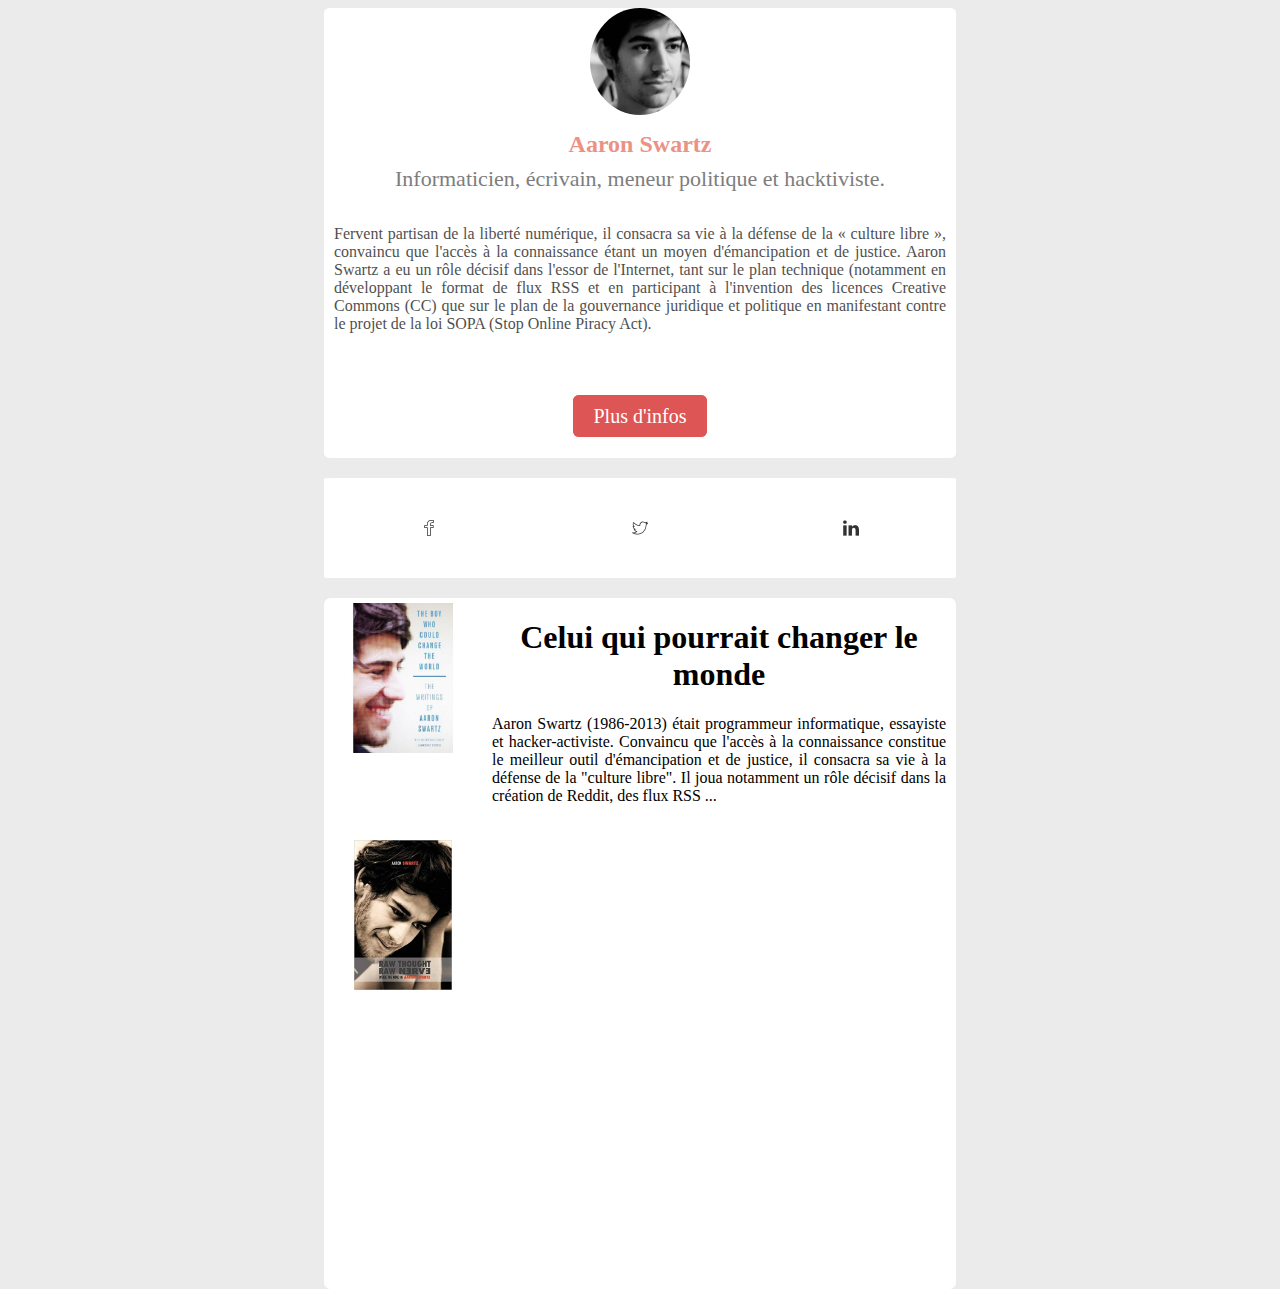
==== aaron Swartz/index.html @ c42ec182 "Grid only." ====
<!DOCTYPE html>
<html>
  <head>
    <link rel="stylesheet" href="style.css">
    <meta charset="utf-8">
    <title>Aaron Swartz</title>
  </head>
  <body>
    <div class="grid-main">
      <section class="grid-top">
        <article class="pp">
          <img src="images/aaron-1.jpeg" alt="Photo noir et blanc aaron swartz">
        </article>
        <article class="title">
          <h2>Aaron Swartz</h2>
        </article>
        <article class="subtitle">
          Informaticien, écrivain, meneur politique et hacktiviste.
        </article>
        <article class="resume">
          Fervent partisan de la liberté numérique, il consacra sa vie à la défense de la « culture libre », convaincu que l'accès à la connaissance étant un moyen d'émancipation et de justice.

          Aaron Swartz a eu un rôle décisif dans l'essor de l'Internet, tant sur le plan technique (notamment en développant le format de flux RSS et en participant à l'invention des licences Creative Commons (CC) que sur le plan de la gouvernance juridique et politique en manifestant contre le projet de la loi SOPA (Stop Online Piracy Act).
        </article>
        <article class="wiki">
          <a href="https://fr.wikipedia.org/wiki/Aaron_Swartz" class="btn">Plus d'infos</a>
        </article>
      </section>
      <section class="socialbar">
        <article class="fb">
          <img src="images/facebook.png" alt="Facebook">
        </article>
        <article class="tw">
          <img src="images/twitter.png" alt="Twitter">
        </article>
        <article class="ln">
          <img src="images/linkedIn.png" alt="linkedIn">
        </article>
      </section>
      <section class="grid-bot">
        <article class="img1">
          <img src="images/img1.jpg" alt="">
        </article>
        <article class="txt1">
          <h1>Celui qui pourrait changer le monde</h1>
          <p>Aaron Swartz (1986-2013) était programmeur informatique, essayiste et hacker-activiste. Convaincu que l'accès à la connaissance constitue le meilleur outil d'émancipation et de justice, il consacra sa vie à la défense de la "culture libre". Il joua notamment un rôle décisif dans la création de Reddit, des flux RSS ...</p>
        </article>
        <article class="img2">
          <img src="images/img2.jpg" alt="">
        </article>
        <article class="img3">

        </article>
      </section>
    </div>
  </body>
</html>
---- aaron Swartz/style.css ----
body {
  background-color: #ebebeb;
}
.grid-main {
  display: grid;
  grid-gap: 20px;
  height: 100vh;
  grid-template-rows: 450px 100px;
  min-width: 996px;
}
.grid-top {
  background-color: #ffffff;
  border-color:grey;
  border-radius: 1%;
  margin: 0 auto;
  text-align: center;
  width: 50%;
  display: grid;
  grid-template-columns: 1fr 1fr 1fr;
  grid-template-rows:23% 12% 12% 39% 10%;
  max-width: 650px;
}
.pp {
  grid-row: 1 / span 1;
  grid-column: 2 / span 1;
}
.pp img {
  width: 100px;
  height: auto;
  border-radius: 50%;
}
.title {
  color: #eb9284;
  grid-row: 2 / span 1;
  grid-column: 1 / span 3;
}
.subtitle {
  color: #7d7d7d;
  font-size: 22px;
  grid-row: 3 / span 1;
  grid-column: 1 / span 3;
  margin-bottom: 10px;
}
.resume {
  text-align: justify;
  grid-row: 4 / span 1;
  grid-column: 1 / span 3;
  margin: 5px 10px;
  opacity: 0.7;
}
.wiki {
  padding:10px 20px 10px 20px;
  grid-row: 5 / span 1;
  grid-column: 2 / span 1;
  min-width: 150px;
}

.socialbar {
  display: grid;
  background-color: #ffffff;
  border-color:grey;
  border-radius: 1%;
  margin: 0 auto;
  text-align: center;
  width: 50%;
  grid-template-columns: 1fr 1fr 1fr;
  max-width: 650px;
}
.fb {
  grid-column: 1 / span 1;
  display:flex;
  align-items: center;
  justify-content: center;
  opacity: 0.8;
}
.tw {
  grid-column: 2 / span 1;
  display:flex;
  align-items: center;
  justify-content: center;
  opacity: 0.8;
}
.ln {
  grid-column: 3 / span 1;
  display:flex;
  align-items: center;
  justify-content: center;
  opacity: 0.8;
}
.grid-bot {
  display: grid;
  background-color: #ffffff;
  border-color:grey;
  border-radius: 1%;
  margin: 0 auto;
  text-align: center;
  width: 50%;
  max-width: 650px;
  grid-template-columns:1fr 3fr;
  grid-template-rows:1fr 1fr 1fr;
  grid-row-gap: 20px;
}
.img1 {
  grid-row: 1 /span 1;
  grid-column: 1 / span 1;
  margin-top: 5px;
}
.img1 img {
  height: 150px;
  width: auto;
}
.img2 {
  grid-row: 2 /span 1;
  grid-column: 1 / span 1;
  margin-top: 5px;
}
.img2 img {
  height: 150px;
  width: auto;
}
.img3 {
  grid-row: 3 /span 1;
  grid-column: 1 / span 1;
  margin-top: 5px;
}
.img3 img {
  height: 150px;
  width: auto;
}
.txt1 {
  grid-row: 1 / span 1;
  grid-column: 2 span 1;
}
.txt2 {
  grid-row: 1 / span 1;
  grid-column: 2 span 1;
}
.txt3 {
  grid-row: 1 / span 1;
  grid-column: 2 span 1;
}
p {
  text-align: justify;
  margin: 10px;
}






















.btn {
  background: #dd5555;
  background-image: -webkit-linear-gradient(top, #dd5555, #dd5555);
  background-image: -moz-linear-gradient(top, #dd5555, #dd5555);
  background-image: -ms-linear-gradient(top, #dd5555, #dd5555);
  background-image: -o-linear-gradient(top, #dd5555, #dd5555);
  background-image: linear-gradient(to bottom, #dd5555, #dd5555);
  -webkit-border-radius: 6;
  -moz-border-radius: 6;
  border-radius: 6px;
  font-family: Georgia;
  color: #ffffff;
  font-size: 20px;
  padding: 10px 20px 10px 20px;
  text-decoration: none;
}

.btn:hover {
  background: #3cb0fd;
  background-image: -webkit-linear-gradient(top, #3cb0fd, #3498db);
  background-image: -moz-linear-gradient(top, #3cb0fd, #3498db);
  background-image: -ms-linear-gradient(top, #3cb0fd, #3498db);
  background-image: -o-linear-gradient(top, #3cb0fd, #3498db);
  background-image: linear-gradient(to bottom, #3cb0fd, #3498db);
  text-decoration: none;
}
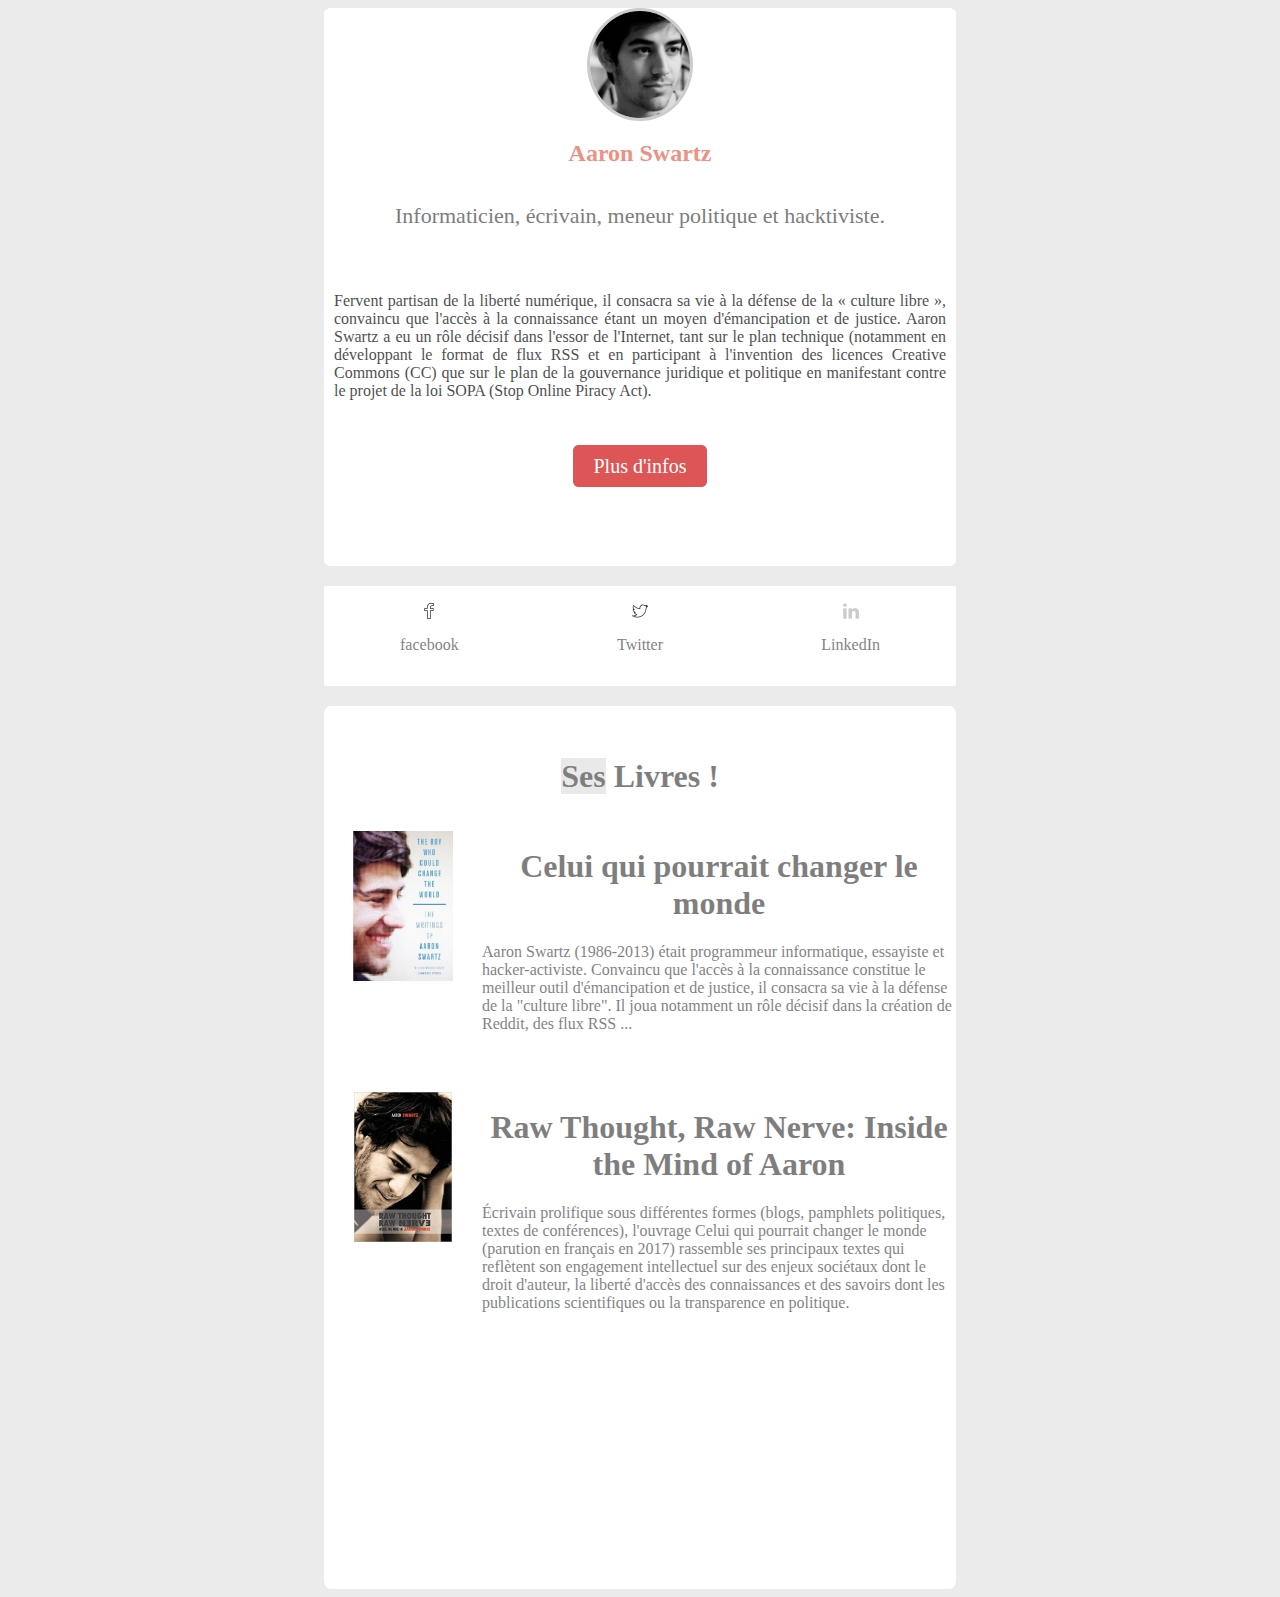
==== commit c05f1aba: "amélioration grid" ====
--- a/aaron Swartz/index.html
+++ b/aaron Swartz/index.html
@@ -27,17 +27,29 @@
         </article>
       </section>
       <section class="socialbar">
-        <article class="fb">
+        <figure class="fb">
           <img src="images/facebook.png" alt="Facebook">
-        </article>
-        <article class="tw">
+        </figure>
+        <figcaption class="my-text-fb">
+          facebook
+        </figcaption>
+        <figure class="tw">
           <img src="images/twitter.png" alt="Twitter">
-        </article>
-        <article class="ln">
+        </figure>
+        <figcaption class="my-text-tw">
+          Twitter
+        </figcaption>
+        <figure class="ln">
           <img src="images/linkedIn.png" alt="linkedIn">
-        </article>
+        </figure>
+        <figcaption class="my-text-ln">
+          LinkedIn
+        </figcaption>
       </section>
       <section class="grid-bot">
+        <div class="title-bot">
+          <h1><span class="Ses">Ses</span> Livres !</h1>
+        </div>
         <article class="img1">
           <img src="images/img1.jpg" alt="">
         </article>
@@ -48,6 +60,9 @@
         <article class="img2">
           <img src="images/img2.jpg" alt="">
         </article>
+        <article class="txt2">
+          <h1>Raw Thought, Raw Nerve: Inside the Mind of Aaron</h1>
+          <p>Écrivain prolifique sous différentes formes (blogs, pamphlets politiques, textes de conférences), l'ouvrage Celui qui pourrait changer le monde (parution en français en 2017) rassemble ses principaux textes qui reflètent son engagement intellectuel sur des enjeux sociétaux dont le droit d'auteur, la liberté d'accès des connaissances et des savoirs dont les publications scientifiques ou la transparence en politique.</p>        </article>
         <article class="img3">
 
         </article>
--- a/aaron Swartz/style.css
+++ b/aaron Swartz/style.css
@@ -4,21 +4,19 @@
 .grid-main {
   display: grid;
   grid-gap: 20px;
-  height: 100vh;
-  grid-template-rows: 450px 100px;
-  min-width: 996px;
+  grid-template-rows: auto 100px auto;
+  min-width: 600px;
 }
 .grid-top {
   background-color: #ffffff;
   border-color:grey;
   border-radius: 1%;
+  width: 50%;
   margin: 0 auto;
   text-align: center;
-  width: 50%;
   display: grid;
   grid-template-columns: 1fr 1fr 1fr;
-  grid-template-rows:23% 12% 12% 39% 10%;
-  max-width: 650px;
+  grid-template-rows:20% 15% 15% auto 220px ;
 }
 .pp {
   grid-row: 1 / span 1;
@@ -28,6 +26,9 @@
   width: 100px;
   height: auto;
   border-radius: 50%;
+  border-style:solid;
+  border-width: 3px;
+  border-color: #CCCCCC;
 }
 .title {
   color: #eb9284;
@@ -49,10 +50,9 @@
   opacity: 0.7;
 }
 .wiki {
-  padding:10px 20px 10px 20px;
   grid-row: 5 / span 1;
-  grid-column: 2 / span 1;
-  min-width: 150px;
+  grid-column: 1 / span 3;
+  margin-top: 50px;
 }
 
 .socialbar {
@@ -64,7 +64,7 @@
   text-align: center;
   width: 50%;
   grid-template-columns: 1fr 1fr 1fr;
-  max-width: 650px;
+  grid-template-rows: 1fr 1fr;
 }
 .fb {
   grid-column: 1 / span 1;
@@ -72,6 +72,12 @@
   align-items: center;
   justify-content: center;
   opacity: 0.8;
+}
+.my-text-fb {
+  font-family: "Courier-new";
+  opacity: 0.5;
+  grid-column: 1 / span 1;
+  grid-row: 2 / span 1;
 }
 .tw {
   grid-column: 2 / span 1;
@@ -80,12 +86,24 @@
   justify-content: center;
   opacity: 0.8;
 }
+.my-text-tw {
+  font-family: "Courier-new";
+  opacity: 0.5;
+  grid-column: 2 / span 1;
+  grid-row: 2 / span 1;
+}
 .ln {
   grid-column: 3 / span 1;
   display:flex;
   align-items: center;
   justify-content: center;
-  opacity: 0.8;
+  opacity: 0.2;
+}
+.my-text-ln {
+  font-family: "Courier-new";
+  opacity: 0.5;
+  grid-column: 3 / span 1;
+  grid-row: 2 / span 1;
 }
 .grid-bot {
   display: grid;
@@ -95,13 +113,18 @@
   margin: 0 auto;
   text-align: center;
   width: 50%;
-  max-width: 650px;
   grid-template-columns:1fr 3fr;
-  grid-template-rows:1fr 1fr 1fr;
+  grid-template-rows:100px 1fr 1fr 1fr;
   grid-row-gap: 20px;
 }
+.title-bot {
+  grid-row: 1 / span 1;
+  grid-column: 1 / span 2;
+  padding-top: 30px;
+  padding-bottom: 30px;
+}
 .img1 {
-  grid-row: 1 /span 1;
+  grid-row: 2 /span 1;
   grid-column: 1 / span 1;
   margin-top: 5px;
 }
@@ -110,7 +133,7 @@
   width: auto;
 }
 .img2 {
-  grid-row: 2 /span 1;
+  grid-row: 3 /span 1;
   grid-column: 1 / span 1;
   margin-top: 5px;
 }
@@ -119,7 +142,7 @@
   width: auto;
 }
 .img3 {
-  grid-row: 3 /span 1;
+  grid-row: 4 /span 1;
   grid-column: 1 / span 1;
   margin-top: 5px;
 }
@@ -128,42 +151,27 @@
   width: auto;
 }
 .txt1 {
-  grid-row: 1 / span 1;
+  grid-row: 2 / span 1;
   grid-column: 2 span 1;
 }
 .txt2 {
-  grid-row: 1 / span 1;
+  grid-row: 3 / span 1;
   grid-column: 2 span 1;
 }
 .txt3 {
-  grid-row: 1 / span 1;
+  grid-row: 4 / span 1;
   grid-column: 2 span 1;
 }
 p {
-  text-align: justify;
-  margin: 10px;
-}
-
-
-
-
-
-
-
-
-
-
-
-
-
-
-
-
-
-
-
-
-
+  text-align: left;
+  opacity: 0.5;
+}
+h1 {
+  opacity: 0.5;
+}
+.Ses {
+  background-color:#D4D4D4;
+}
 
 .btn {
   background: #dd5555;
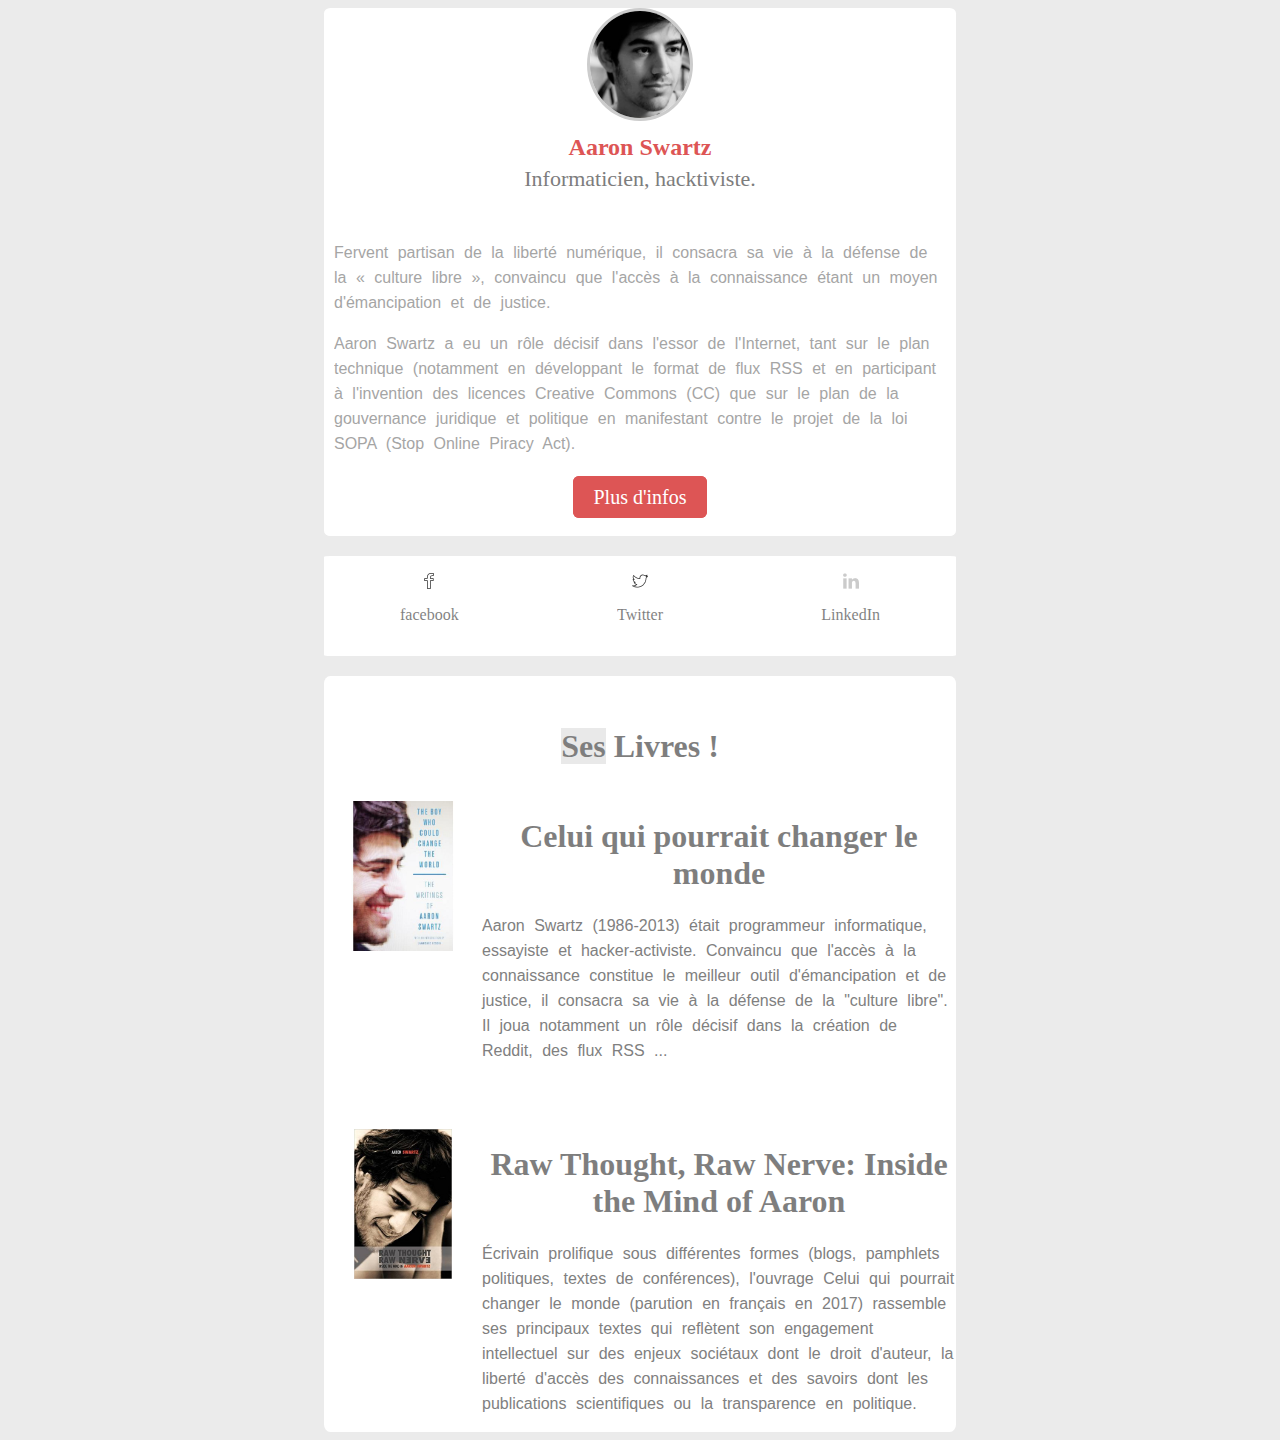
==== commit 8adbfa5e: "final version" ====
--- a/aaron Swartz/index.html
+++ b/aaron Swartz/index.html
@@ -1,6 +1,7 @@
 <!DOCTYPE html>
 <html>
   <head>
+    <link href="https://fonts.googleapis.com/css?family=TitilliumWeb" rel="stylesheet">
     <link rel="stylesheet" href="style.css">
     <meta charset="utf-8">
     <title>Aaron Swartz</title>
@@ -15,58 +16,60 @@
           <h2>Aaron Swartz</h2>
         </article>
         <article class="subtitle">
-          Informaticien, écrivain, meneur politique et hacktiviste.
+          Informaticien, hacktiviste.
         </article>
         <article class="resume">
-          Fervent partisan de la liberté numérique, il consacra sa vie à la défense de la « culture libre », convaincu que l'accès à la connaissance étant un moyen d'émancipation et de justice.
+          <p>Fervent partisan de la liberté numérique, il consacra sa vie à la défense de la « culture libre », convaincu que l'accès à la connaissance étant un moyen d'émancipation et de justice.</p>
 
-          Aaron Swartz a eu un rôle décisif dans l'essor de l'Internet, tant sur le plan technique (notamment en développant le format de flux RSS et en participant à l'invention des licences Creative Commons (CC) que sur le plan de la gouvernance juridique et politique en manifestant contre le projet de la loi SOPA (Stop Online Piracy Act).
+          <p>Aaron Swartz a eu un rôle décisif dans l'essor de l'Internet, tant sur le plan technique (notamment en développant le format de flux RSS et en participant à l'invention des licences Creative Commons (CC) que sur le plan de la gouvernance juridique et politique en manifestant contre le projet de la loi SOPA (Stop Online Piracy Act).</p>
         </article>
-        <article class="wiki">
+        <div class="wiki">
           <a href="https://fr.wikipedia.org/wiki/Aaron_Swartz" class="btn">Plus d'infos</a>
-        </article>
+        </div>
       </section>
-      <section class="socialbar">
-        <figure class="fb">
+      <div class="socialbar">
+        <div class="fb">
           <img src="images/facebook.png" alt="Facebook">
-        </figure>
-        <figcaption class="my-text-fb">
+        </div>
+        <div class="my-text-fb">
           facebook
-        </figcaption>
-        <figure class="tw">
+        </div>
+        <div class="tw">
           <img src="images/twitter.png" alt="Twitter">
-        </figure>
-        <figcaption class="my-text-tw">
+        </div>
+        <div class="my-text-tw">
           Twitter
-        </figcaption>
-        <figure class="ln">
+        </div>
+        <div class="ln">
           <img src="images/linkedIn.png" alt="linkedIn">
-        </figure>
-        <figcaption class="my-text-ln">
+        </div>
+        <div class="my-text-ln">
           LinkedIn
-        </figcaption>
-      </section>
+        </div>
+      </div>
       <section class="grid-bot">
         <div class="title-bot">
           <h1><span class="Ses">Ses</span> Livres !</h1>
         </div>
-        <article class="img1">
+        <div class="img1">
           <img src="images/img1.jpg" alt="">
-        </article>
+        </div>
         <article class="txt1">
           <h1>Celui qui pourrait changer le monde</h1>
           <p>Aaron Swartz (1986-2013) était programmeur informatique, essayiste et hacker-activiste. Convaincu que l'accès à la connaissance constitue le meilleur outil d'émancipation et de justice, il consacra sa vie à la défense de la "culture libre". Il joua notamment un rôle décisif dans la création de Reddit, des flux RSS ...</p>
         </article>
-        <article class="img2">
+        <div class="img2">
           <img src="images/img2.jpg" alt="">
-        </article>
+        </div>
         <article class="txt2">
           <h1>Raw Thought, Raw Nerve: Inside the Mind of Aaron</h1>
-          <p>Écrivain prolifique sous différentes formes (blogs, pamphlets politiques, textes de conférences), l'ouvrage Celui qui pourrait changer le monde (parution en français en 2017) rassemble ses principaux textes qui reflètent son engagement intellectuel sur des enjeux sociétaux dont le droit d'auteur, la liberté d'accès des connaissances et des savoirs dont les publications scientifiques ou la transparence en politique.</p>        </article>
-        <article class="img3">
+          <p>Écrivain prolifique sous différentes formes (blogs, pamphlets politiques, textes de conférences), l'ouvrage Celui qui pourrait changer le monde (parution en français en 2017) rassemble ses principaux textes qui reflètent son engagement intellectuel sur des enjeux sociétaux dont le droit d'auteur, la liberté d'accès des connaissances et des savoirs dont les publications scientifiques ou la transparence en politique.</p>
+        </article>
+        <!--<article class="img3">
 
         </article>
-      </section>
-    </div>
+      </section> -->
+    </section>
+  </div>
   </body>
 </html>
--- a/aaron Swartz/style.css
+++ b/aaron Swartz/style.css
@@ -5,7 +5,7 @@
   display: grid;
   grid-gap: 20px;
   grid-template-rows: auto 100px auto;
-  min-width: 600px;
+  min-width: 996px;
 }
 .grid-top {
   background-color: #ffffff;
@@ -16,7 +16,7 @@
   text-align: center;
   display: grid;
   grid-template-columns: 1fr 1fr 1fr;
-  grid-template-rows:20% 15% 15% auto 220px ;
+  grid-template-rows:20% 10% 10% auto 50px ;
 }
 .pp {
   grid-row: 1 / span 1;
@@ -31,7 +31,7 @@
   border-color: #CCCCCC;
 }
 .title {
-  color: #eb9284;
+  color: #DD5555;
   grid-row: 2 / span 1;
   grid-column: 1 / span 3;
 }
@@ -52,7 +52,6 @@
 .wiki {
   grid-row: 5 / span 1;
   grid-column: 1 / span 3;
-  margin-top: 50px;
 }
 
 .socialbar {
@@ -114,7 +113,7 @@
   text-align: center;
   width: 50%;
   grid-template-columns:1fr 3fr;
-  grid-template-rows:100px 1fr 1fr 1fr;
+  grid-template-rows:100px 1fr 1fr;
   grid-row-gap: 20px;
 }
 .title-bot {
@@ -164,7 +163,11 @@
 }
 p {
   text-align: left;
-  opacity: 0.5;
+  color: grey;
+  line-height: 25px;
+  opacity: 1.2;
+  font-family: 'Titillium Web', sans-serif;
+  word-spacing: 5px;
 }
 h1 {
   opacity: 0.5;
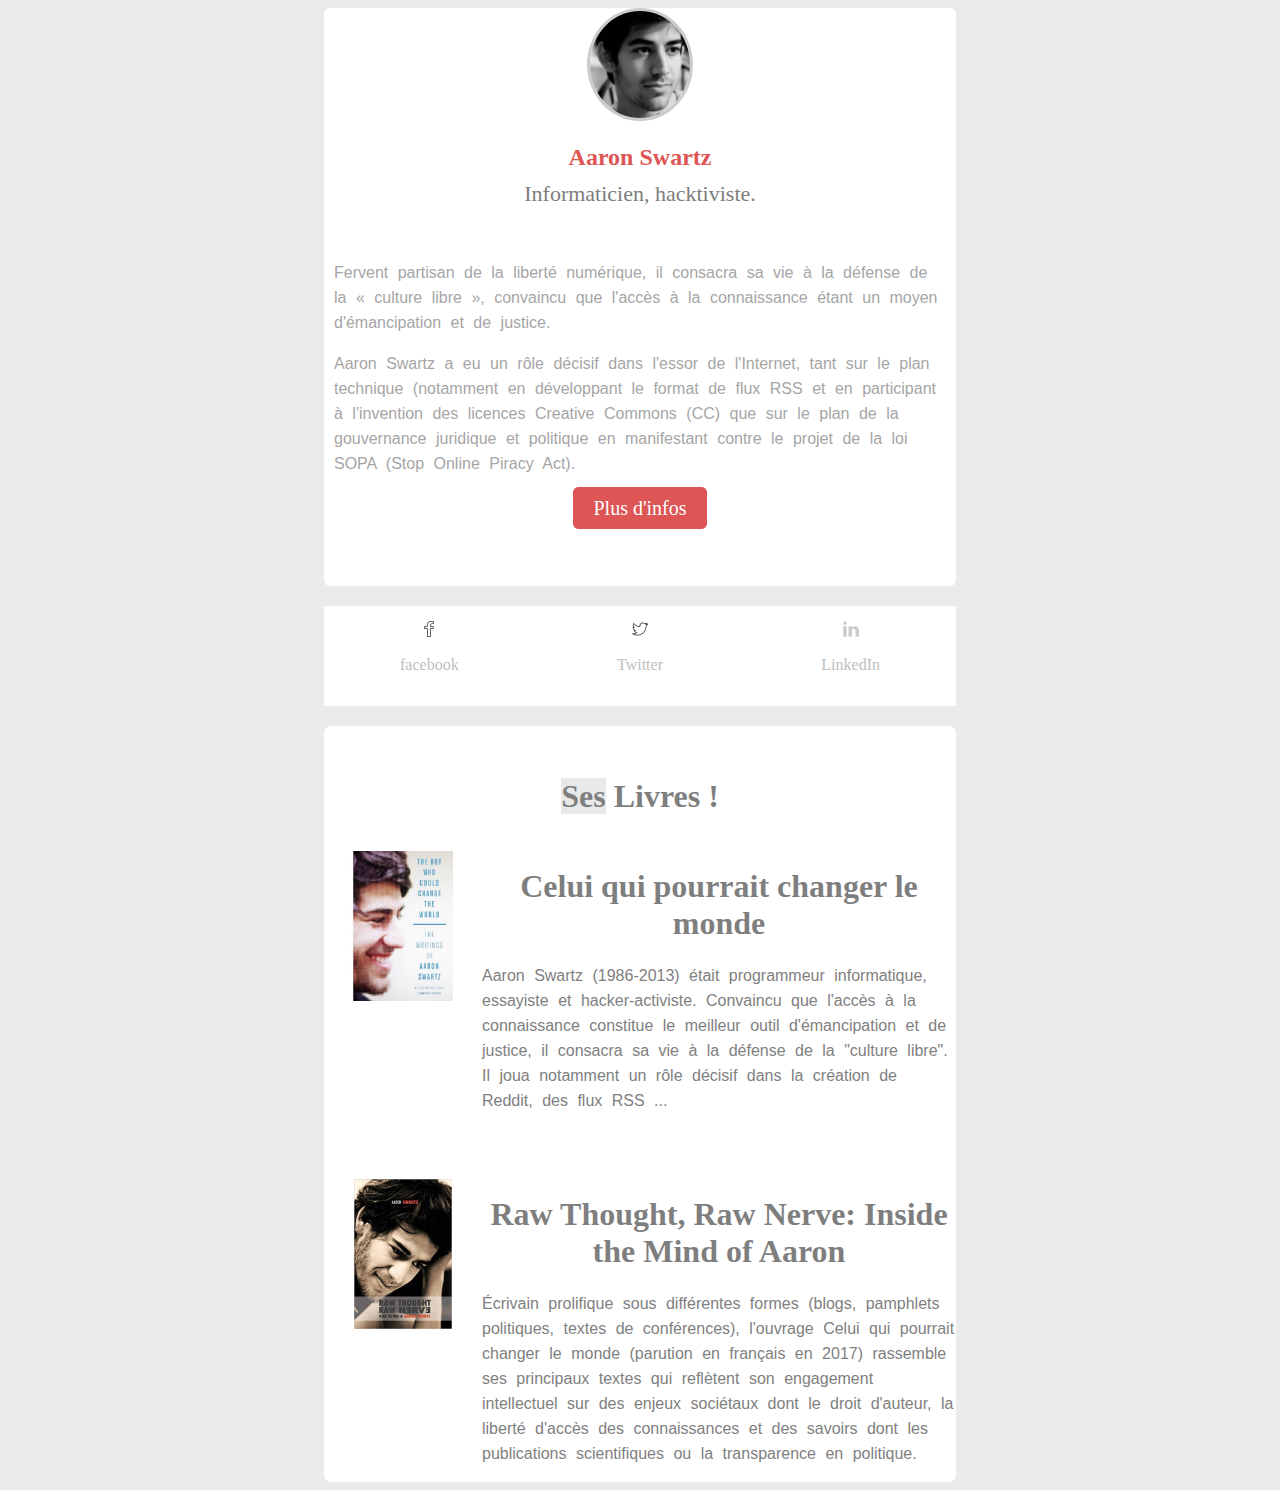
==== commit f298e5bd: "Ajouts images et liens clickable" ====
--- a/aaron Swartz/index.html
+++ b/aaron Swartz/index.html
@@ -23,28 +23,28 @@
 
           <p>Aaron Swartz a eu un rôle décisif dans l'essor de l'Internet, tant sur le plan technique (notamment en développant le format de flux RSS et en participant à l'invention des licences Creative Commons (CC) que sur le plan de la gouvernance juridique et politique en manifestant contre le projet de la loi SOPA (Stop Online Piracy Act).</p>
         </article>
-        <div class="wiki">
+        <section class="wiki">
           <a href="https://fr.wikipedia.org/wiki/Aaron_Swartz" class="btn">Plus d'infos</a>
-        </div>
+        </section>
       </section>
       <div class="socialbar">
         <div class="fb">
-          <img src="images/facebook.png" alt="Facebook">
+          <a href="https://facebook.com" target="_blank"><img src="images/facebook.png" alt="Facebook"></a>
         </div>
         <div class="my-text-fb">
-          facebook
+          <a href="https://facebook.com" target="_blank">facebook</a>
         </div>
         <div class="tw">
-          <img src="images/twitter.png" alt="Twitter">
+          <a href="https://twitter.com" target="_blank"><img src="images/twitter.png" alt="Twitter"></a>
         </div>
         <div class="my-text-tw">
-          Twitter
+          <a href="https://twitter.com" target="_blank">Twitter</a>
         </div>
         <div class="ln">
-          <img src="images/linkedIn.png" alt="linkedIn">
+          <a href="https://LinkedIn.com" target="_blank"><img src="images/linkedIn.png" alt="linkedIn"></a>
         </div>
         <div class="my-text-ln">
-          LinkedIn
+          <a href="https://LinkedIn.com" target="_blank">LinkedIn</a>
         </div>
       </div>
       <section class="grid-bot">
@@ -52,14 +52,14 @@
           <h1><span class="Ses">Ses</span> Livres !</h1>
         </div>
         <div class="img1">
-          <img src="images/img1.jpg" alt="">
+          <a href="https://www.amazon.fr/Boy-Who-Could-Change-World/dp/162097066X/ref=sr_1_2?s=books&ie=UTF8&qid=1511188747&sr=1-2&keywords=aaron+swartz" target="_blank"><img src="images/img1.jpg" alt=""></a>
         </div>
         <article class="txt1">
           <h1>Celui qui pourrait changer le monde</h1>
           <p>Aaron Swartz (1986-2013) était programmeur informatique, essayiste et hacker-activiste. Convaincu que l'accès à la connaissance constitue le meilleur outil d'émancipation et de justice, il consacra sa vie à la défense de la "culture libre". Il joua notamment un rôle décisif dans la création de Reddit, des flux RSS ...</p>
         </article>
         <div class="img2">
-          <img src="images/img2.jpg" alt="">
+          <a href="https://www.amazon.fr/Raw-Thought-Nerve-Inside-Swartz/dp/9881525705/ref=sr_1_6?s=books&ie=UTF8&qid=1511188747&sr=1-6&keywords=aaron+swartz" target="_blank"><img src="images/img2.jpg" alt=""></a>
         </div>
         <article class="txt2">
           <h1>Raw Thought, Raw Nerve: Inside the Mind of Aaron</h1>
--- a/aaron Swartz/style.css
+++ b/aaron Swartz/style.css
@@ -16,7 +16,7 @@
   text-align: center;
   display: grid;
   grid-template-columns: 1fr 1fr 1fr;
-  grid-template-rows:20% 10% 10% auto 50px ;
+  grid-template-rows:20% 10% 10% auto 100px ;
 }
 .pp {
   grid-row: 1 / span 1;
@@ -175,7 +175,10 @@
 .Ses {
   background-color:#D4D4D4;
 }
-
+a {
+  text-decoration: none;
+  color: grey;
+}
 .btn {
   background: #dd5555;
   background-image: -webkit-linear-gradient(top, #dd5555, #dd5555);
